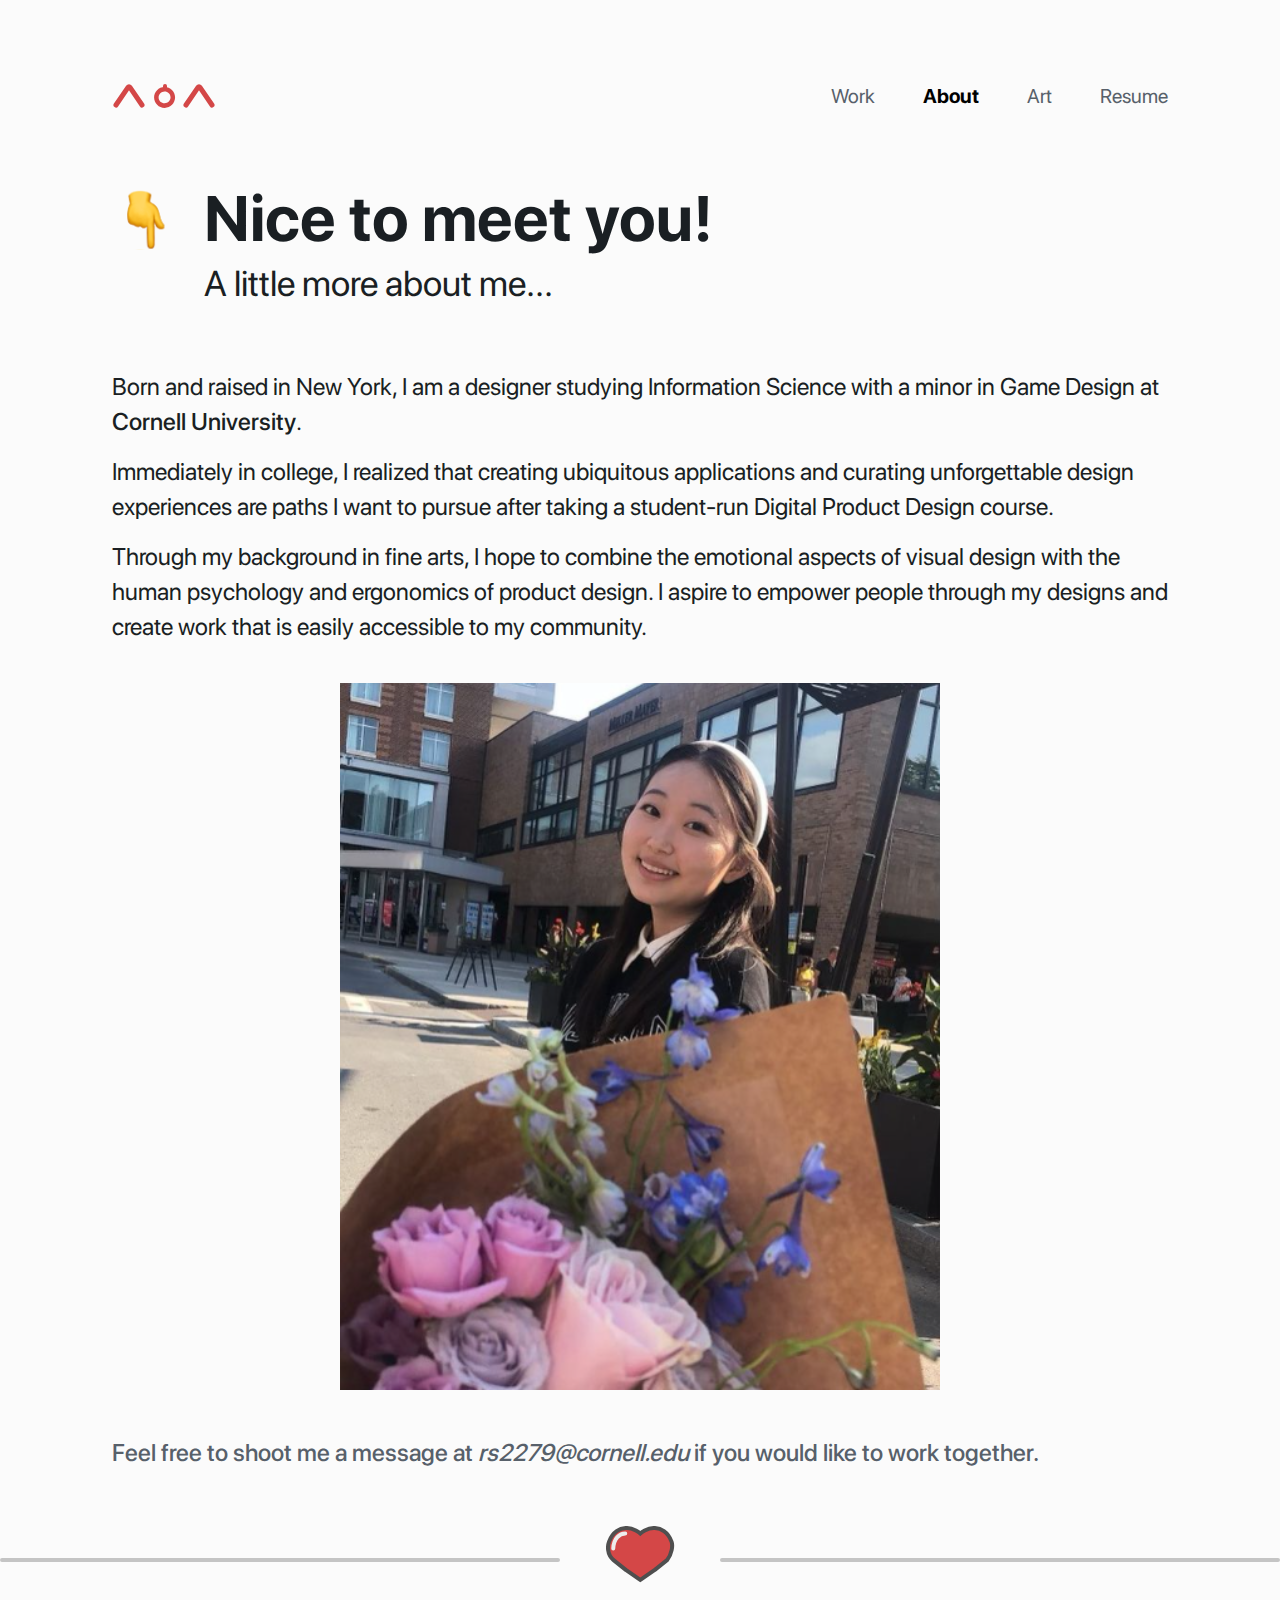
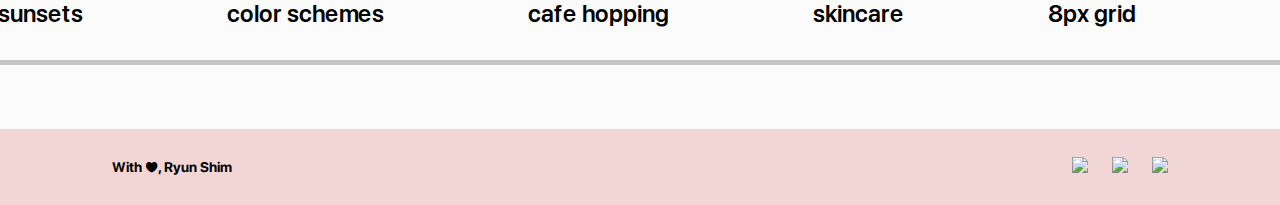
==== about/index.html @ 2f44a918 "pages" ====
<!DOCTYPE html>
<html>

<head>
  <meta http-equiv="Content-Type" content="text/html; charset=UTF-8" />
  <meta name="viewport" content="width=device-width, initial-scale=1, minimum-scale=1" />
  <title>Ryun Shim's Website</title>
  <link rel="icon" type="image/x-icon" href="/assets/fav.png">
  <link rel="stylesheet" href="/css/styles.css" />
</head>

<body>
  <div class="main">
    <div id="header">
    </div>
    <div class="body">
      <div class="header">
        <image src="/assets/point.svg" class="point" />
        <div class="right-header">
          <image src="/assets/point.svg" class="mobile-point" />
          <span class="nice-to-meet">Nice to meet you!</span>
          <span class="a-little-more">A little more about me...</span>
        </div>
      </div>
      <div class="main-desc">
        <div class="blurb">
          <div class="blurb-main">
            <div class="increased-line-height">
              Born and raised in New York, I am a designer studying
              Information Science with a minor in Game Design at
              <span class="med-text">Cornell University</span>.
            </div>
            <div class="increased-line-height">
              Immediately in college, I realized that creating ubiquitous
              applications and curating unforgettable design experiences are
              paths I want to pursue after taking a student-run Digital
              Product Design course.
            </div>
            <div class="increased-line-height">
              Through my background in fine arts, I hope to combine the
              emotional aspects of visual design with the human psychology and
              ergonomics of product design. I aspire to empower people through
              my designs and create work that is easily accessible to my
              community.
            </div>
          </div>
          <div class="mobile-imgdiv">
            <image src="/assets/ryun.svg" class="ryun" />
          </div>
          <div class="blurb-subtext">
            Feel free to shoot me a message at <a href="mailto:rs2279@cornell.edu"
              target="_blank"><i>rs2279@cornell.edu</i></a> if
            you would like to work together.
          </div>
        </div>
        <div class="imgdiv">
          <image src="/assets/ryun.svg" class="ryun" />
        </div>
      </div>
    </div>
    <div class="heart-div">
      <div class="heart-top-border">
        <div class="expanding-gray">
        </div>
        <div class="heart-section">
          <img src="/assets/heart.svg" />
        </div>
        <div class="expanding-gray">
        </div>
      </div>
      <div class="heart-words marquee">
        <div class="heart-scroller">
          <span>planning</span>
          <span>creative problem solving</span>
          <span>sound of rain</span>
          <span>working with a tech team</span>
          <span>rnb</span>
          <span>bubble tea</span>
          <span>dogs</span>
          <span>prototyping</span>
          <span>women in tech</span>
          <span>art museums</span>
          <span>sunsets</span>
          <span>color schemes</span>
          <span>cafe hopping</span>
          <span>skincare</span>
          <span>8px grid</span>
        </div>
      </div>
    </div>
    <div class="dummy-space ds-smaller"></div>
    <div id="footer">
    </div>
  </div>
  <script src="/scripts/jquery.js"></script>
  <script src="/scripts/jquery-marquee.js"></script>
  <script src="/scripts/headers.js"></script>
  <script type="text/javascript">
    $('.marquee').marquee({
      duplicated: true,
      delayBeforeStart: 0,
      duration: 20000,
      direction: "right"
    });
    enableHeader("#about");
  </script>
</body>

</html>
---- css/styles.css ----
@font-face {
  font-family: "SF Pro";
  src: url(../fonts/SF-Pro-Display-Regular.woff);
  font-weight: normal;
}

@font-face {
  font-family: "SF Pro";
  src: url(../fonts/SF-Pro-Display-Medium.woff);
  font-weight: 500;
}

@font-face {
  font-family: "SF Pro";
  src: url(../fonts/SFProDisplay-Semibold.ttf);
  font-weight: 600;
}

@font-face {
  font-family: "SF Pro";
  src: url(../fonts/SF-Pro-Display-Bold.woff);
  font-weight: bold;
}

@font-face {
  font-family: "SF Pro";
  src: url(../fonts/SF-Pro-Display-Heavy.ttf);
  font-weight: 800;
}

html,
body {
  font-family: "SF Pro";
  background-color: #fbfbfb;
  margin: 0;
  height: 100%;
  font-size: 24px;
}

a {
  text-decoration: none;
  color: inherit;
}

ol, ul, li {
  line-height: inherit;
  margin-top: 0;
  margin-bottom: 0;
}

.main {
  display: flex;
  flex-direction: column;
  min-height: 100%;
}

.body {
  margin: 0 112px;
  color: #1a1f23;
}

.nav {
  height: 122px;
  display: flex;
  flex-direction: column;
  justify-content: flex-end;
  margin: 0 112px 64px;
}

.navtabs-div {
  height: 38px;
  display: flex;
  justify-content: space-between;
}

.navtabs {
  height: 38px;
  background-color: #fbfbfb;
  display: flex;
  justify-content: space-between;
}

.navtabs>a {
  margin-left: 48px;
  font-size: 20px;
  text-decoration: none;
}

.navtabs>a:hover {
  color: #d44747;
}

.navtabs>a:first-child {
  margin-left: 0;
  font-size: 20px;
  text-decoration: none;
}

.inactive-link {
  color: #57606a;
}

.active-link {
  font-weight: bold;
}

.header {
  display: inline-block;
  display: flex;
}

.point {
  margin-right: 32px;
  width: 60px;
  height: 60px;
  margin-top: 4px;
}

.mobile-point {
  display: none;
}

.nice-to-meet {
  font-size: 64px;
  font-weight: bold;
  display: block;
  line-height: 64px;
}

.a-little-more {
  font-size: 36px;
  display: block;
  line-height: 50px;
  margin-top: 9px;
}

.main-desc {
  margin-top: 100px;
  display: flex;
  justify-content: space-between;
}

.imgdiv {
  display: inline-block;
  width: 40%;
  min-width: 420px;
  /* margin-left: 135px; */
}

.mobile-imgdiv {
  width: 100%;
  max-width: 600px;
  margin-bottom: 36px;
  align-self: center;
  display: none;
}

.ryun {
  width: 100%;
}

.blurb {
  width: 50%;
  display: flex;
  flex-direction: column;
  justify-content: space-between;
  font-size: 24px;
  min-width: 560px;
  line-height: 35px;
}

.blurb-main {}

.blurb-subtext {
  color: #57606a;
  font-weight: 500;
}

.blurb-subtext>a {
  color: inherit;
  text-decoration: none;
}

.blurb-subtext>a:hover {
  color: #d44747;
}

.dummy-space {
  flex: 1 0 124px;
}

.ds-smaller {
  flex-basis: 0;
}

.bottombar {
  margin-top: auto;
  height: 76px;
  /* background-image: url("../assets/bottom.svg"); */
  background-color: #d4474733;
  background-size: cover;
  background-repeat: no-repeat;
  display: flex;
  align-items: center;
  justify-content: space-between;
  padding: 0 112px;
  font-size: 14px;
  font-weight: 700;
}

.icons {
  display: flex;
  justify-content: space-between;
}

.icons a {
  margin-left: 24px;
}

.icons a img {
  width: 19px;
}

.icons a:first-child {
  margin-left: 0;
}

.increased-line-height {
  padding-bottom: 15px;
}

.med-text {
  font-weight: 500;
}

.red-highlight {
  background: linear-gradient(to right, #d4474733 50%, #ffffff00 50%);
  background-size: 200% 100%;
  background-position: right;
}

.transition-highlight {
  transition: all 1s ease-out;
  background-position: left;
}

@media only screen and (max-width: 1300px) {
  .main-desc {
    margin-top: 60px;
    flex-direction: column;
    align-items: center;
  }

  .imgdiv {
    margin-bottom: 40px;
  }

  .blurb {
    width: 100%;
  }

  .blurb-subtext {
    order: 1;
  }

  .imgdiv {
    display: none;
  }

  .mobile-imgdiv {
    display: inline-block;
    margin-top: 24px;
  }
}

.heart-div {
  margin: 56px 0 64px;
  display: flex;
  border: 5px none #c4c4c4;
  border-bottom-style: solid;
  flex-direction: column;
}

.heart-top-border {
  display: flex;
}

.expanding-gray {
  margin-top: 32px;
  border: 2.5px solid #c4c4c4;
  border-radius: 2.5px;
  height: 0px;
  background-color: #c4c4c4;
  flex: 1 1 0;
}

.heart-words {
  margin: 16px 0 32px;
  overflow: hidden;
}

.heart-section {
  flex: 0 0 160px;
  display: flex;
  justify-content: center;
}

.heart-scroller {
  display: flex;
  white-space: nowrap;
  transform: translate(100vw, 0);
}

.heart-scroller>span {
  margin-right: 144px;
  font-weight: 600;
}

.heart-scroller>span:hover {
  color: #d44747;
}

.ryun-red {
  color: #d44747;
}

.cornell-red {
  color: #b31b1b;
}

.medium {
  font-weight: 500;
}

.semibold {
  font-weight: 600;
}

.bold {
  font-weight: 700;
}

.upper {
  text-transform: uppercase;
}

@media only screen and (max-width: 800px) {
  .imagediv {
    min-width: 150px;
  }

  .blurb {
    min-width: 0;
  }
}

@media only screen and (max-width: 556px) {
  .body {
    margin: 0 24px;
  }

  .nav {
    height: 92px;
    margin: 0 24px;
  }

  .bottombar {
    padding: 0 24px;
  }

  .navtabs>a {
    font-size: 18px;
    margin-left: 32px;
  }

  .point {
    display: none;
  }

  .mobile-point {
    display: block;
  }

  .nice-to-meet {
    font-size: 36px;
    line-height: 38px;
    margin-top: 4px;
  }

  .a-little-more {
    font-size: 27px;
    line-height: 27px;
    margin-top: 4px;
  }

  .icons a img {
    width: 28px;
  }

  .blurb {
    font-size: 18px;
  }

  .increased-line-height {
    padding-bottom: 8px;
  }
}
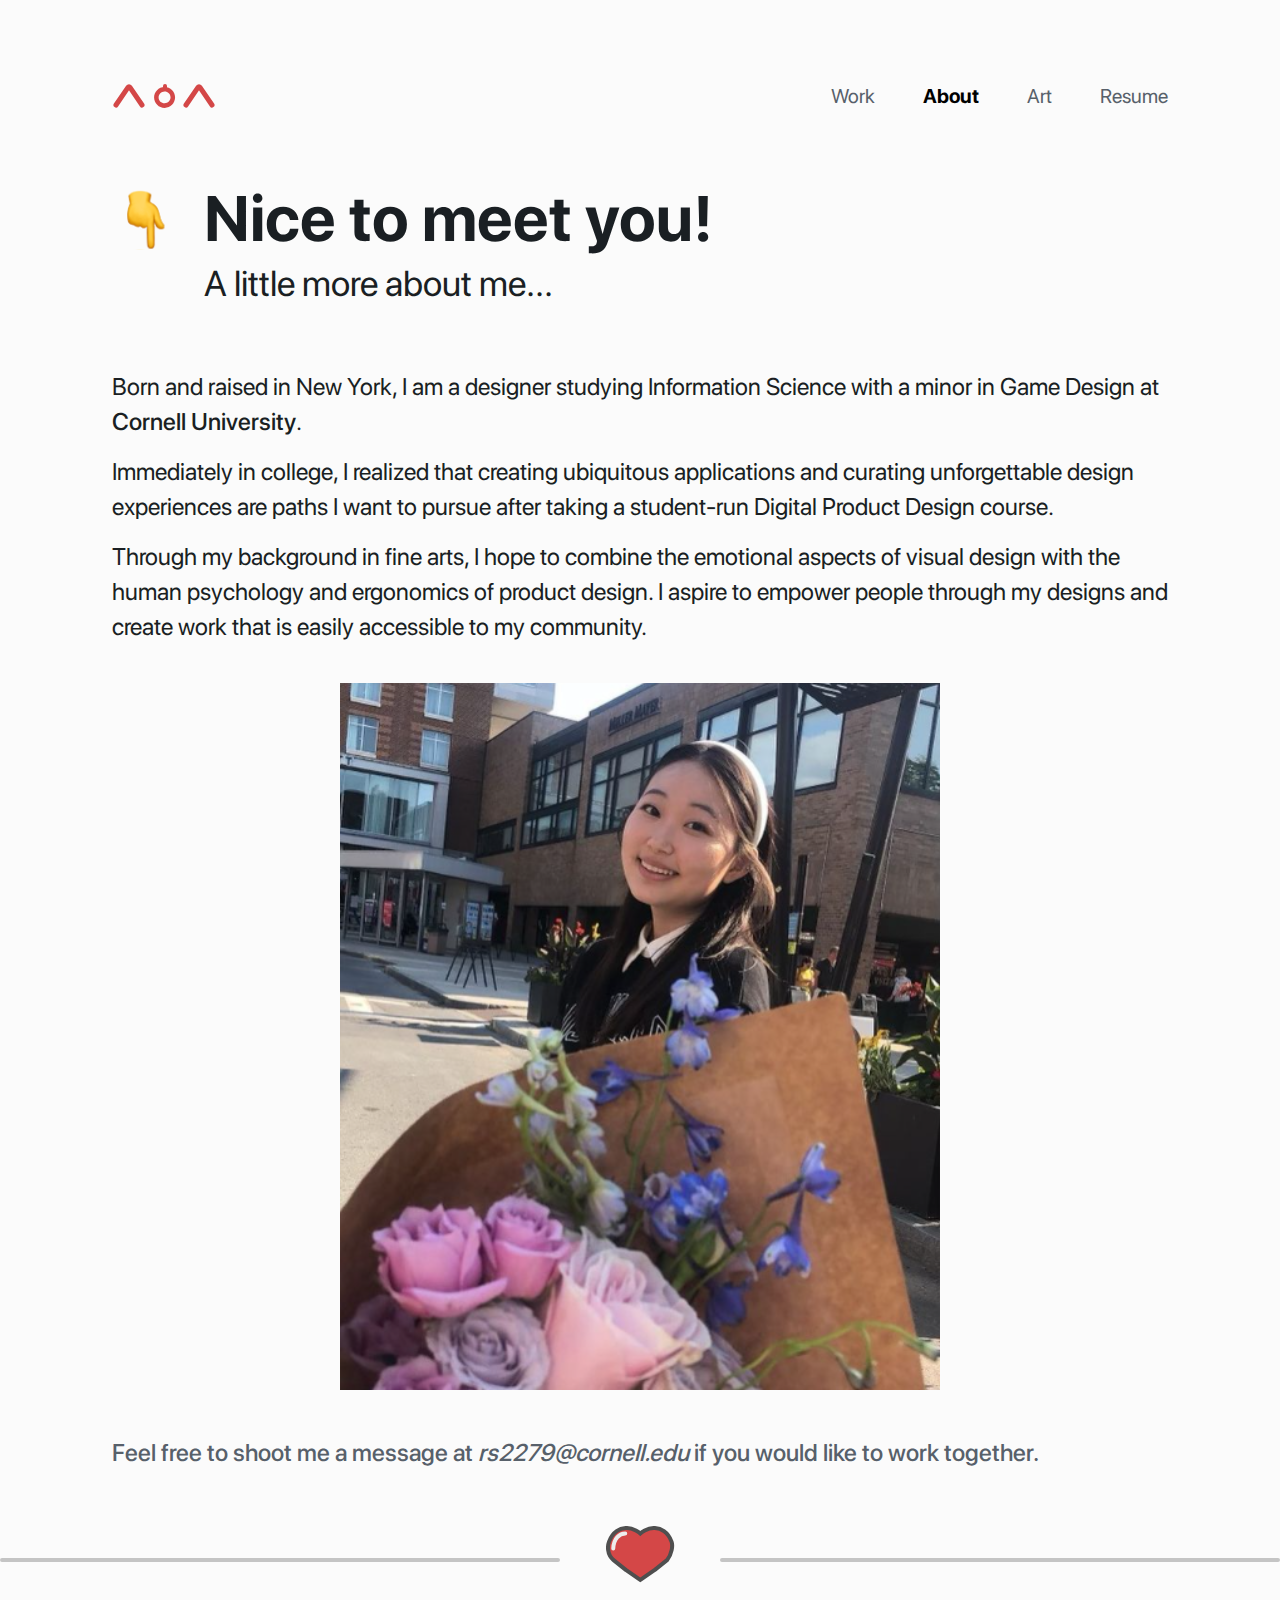
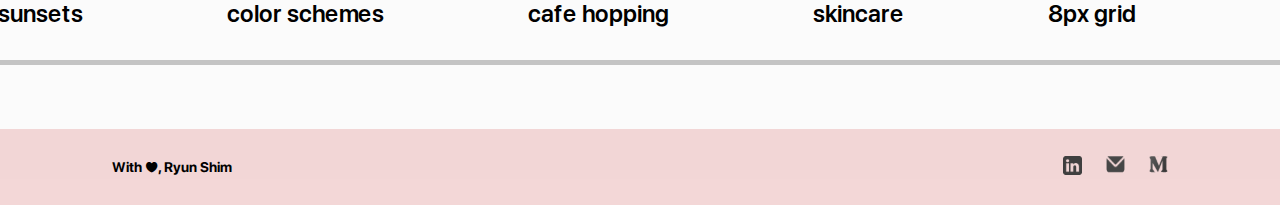
==== commit 19b00289: "marquee" ====
--- a/about/index.html
+++ b/about/index.html
@@ -98,6 +98,7 @@
   <script type="text/javascript">
     $('.marquee').marquee({
       duplicated: true,
+      gap: 0,
       delayBeforeStart: 0,
       duration: 20000,
       direction: "right"
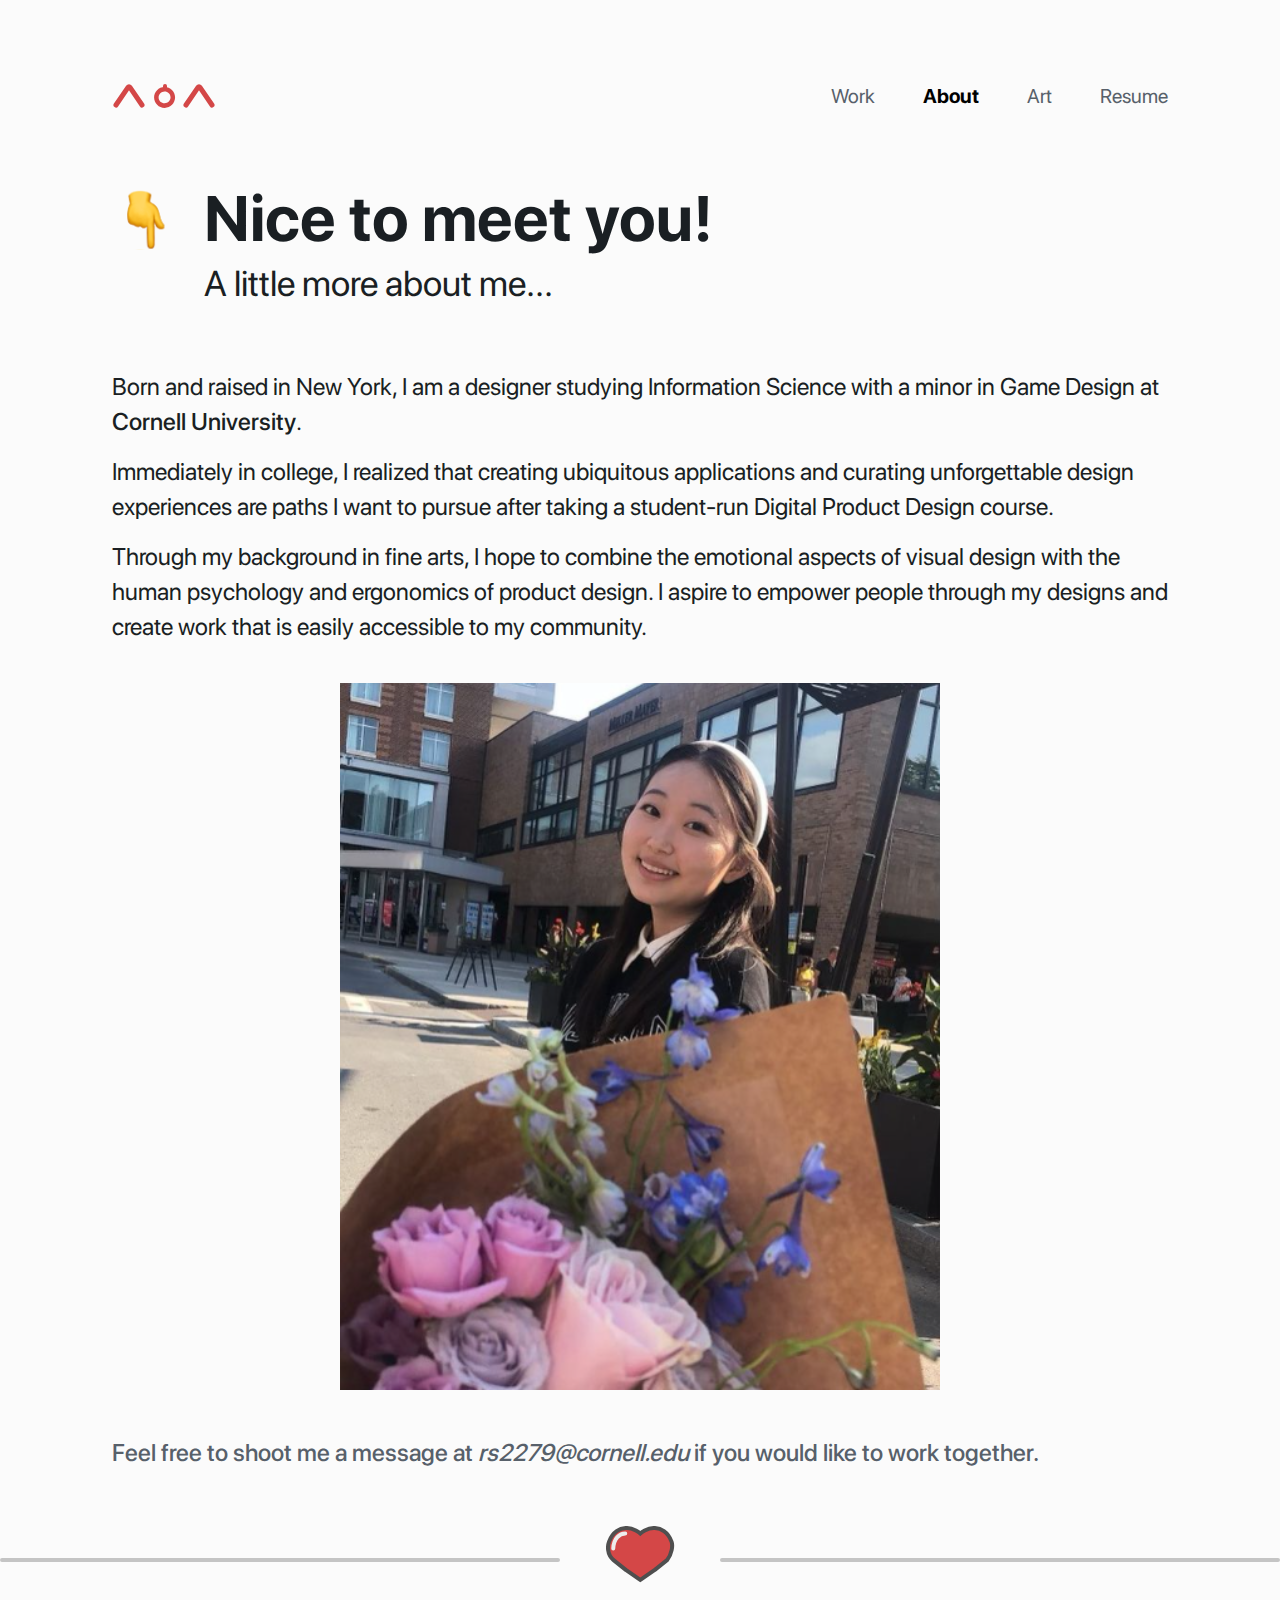
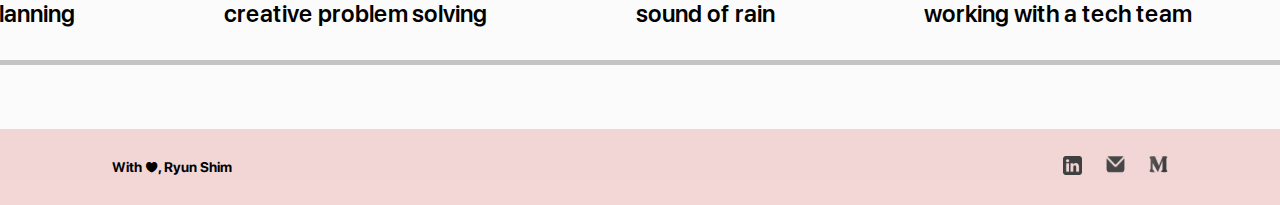
==== commit 000102e6: "marquee" ====
--- a/about/index.html
+++ b/about/index.html
@@ -68,8 +68,8 @@
         <div class="expanding-gray">
         </div>
       </div>
-      <div class="heart-words marquee">
-        <div class="heart-scroller">
+      <div class="heart-words">
+        <div class="heart-scroller marquee">
           <span>planning</span>
           <span>creative problem solving</span>
           <span>sound of rain</span>
@@ -81,6 +81,7 @@
           <span>women in tech</span>
           <span>art museums</span>
           <span>sunsets</span>
+          <span>arcades</span>
           <span>color schemes</span>
           <span>cafe hopping</span>
           <span>skincare</span>
@@ -100,8 +101,9 @@
       duplicated: true,
       gap: 0,
       delayBeforeStart: 0,
-      duration: 20000,
-      direction: "right"
+      speed: 100,
+      direction: "right",
+      startVisible: true,
     });
     enableHeader("#about");
   </script>
--- a/css/styles.css
+++ b/css/styles.css
@@ -306,17 +306,15 @@
 }
 
 .heart-scroller {
-  display: flex;
-  white-space: nowrap;
-  transform: translate(100vw, 0);
-}
-
-.heart-scroller>span {
+  /* transform: translate(100vw, 0); */
+}
+
+.heart-scroller span {
+  font-weight: 600;
   margin-right: 144px;
-  font-weight: 600;
-}
-
-.heart-scroller>span:hover {
+}
+
+.heart-scroller span:hover {
   color: #d44747;
 }
 
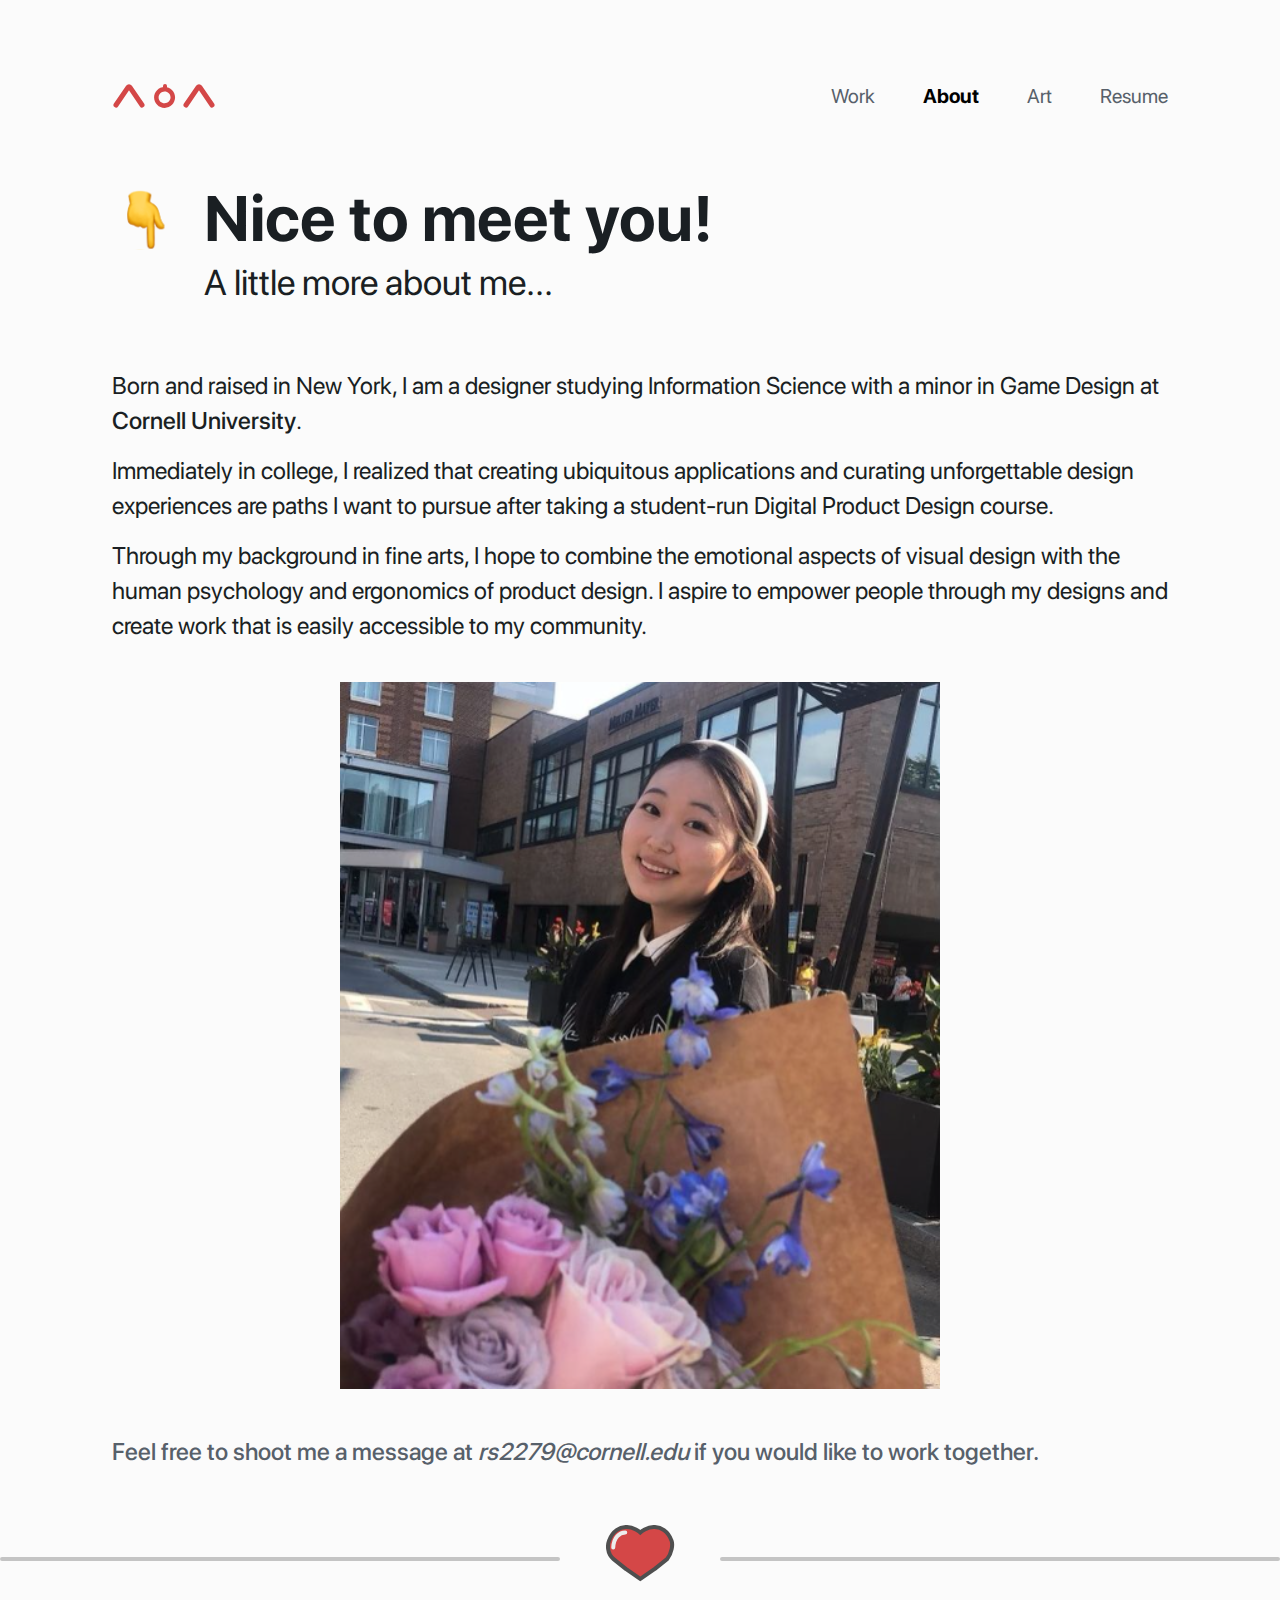
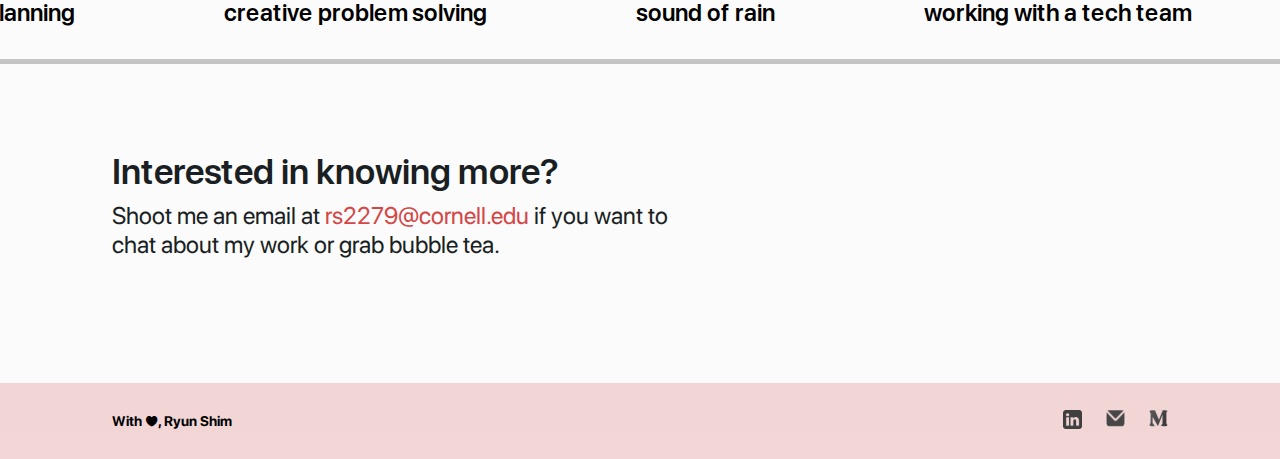
==== commit df3f0585: "hecarion" ====
--- a/about/index.html
+++ b/about/index.html
@@ -89,7 +89,18 @@
         </div>
       </div>
     </div>
-    <div class="dummy-space ds-smaller"></div>
+    <div class="body">
+      <div class="more">
+        Interested in knowing more?
+      </div>
+      <div>
+        Shoot me an email at <a href="mailto:rs2279@cornell.edu" class="ryun-red">rs2279@cornell.edu</a> if you want to
+        <br class="hidemobile" />
+        chat about my work or
+        grab bubble tea.
+      </div>
+    </div>
+    <div class="dummy-space"></div>
     <div id="footer">
     </div>
   </div>
@@ -101,7 +112,7 @@
       duplicated: true,
       gap: 0,
       delayBeforeStart: 0,
-      speed: 100,
+      speed: screen.width >= 556 ? 100 : 50,
       direction: "right",
       startVisible: true,
     });
--- a/css/styles.css
+++ b/css/styles.css
@@ -35,6 +35,7 @@
   margin: 0;
   height: 100%;
   font-size: 24px;
+  scroll-behavior: smooth;
 }
 
 a {
@@ -131,7 +132,7 @@
   font-size: 36px;
   display: block;
   line-height: 50px;
-  margin-top: 9px;
+  margin-top: 8px;
 }
 
 .main-desc {
@@ -240,7 +241,7 @@
 }
 
 .transition-highlight {
-  transition: all 1s ease-out;
+  transition: all 0.7s ease-in-out;
   background-position: left;
 }
 
@@ -274,7 +275,7 @@
 }
 
 .heart-div {
-  margin: 56px 0 64px;
+  margin: 56px 0 0;
   display: flex;
   border: 5px none #c4c4c4;
   border-bottom-style: solid;
@@ -342,6 +343,12 @@
   text-transform: uppercase;
 }
 
+.more {
+  font-size: 36px;
+  font-weight: 600;
+  margin: 86px 0 8px;
+}
+
 @media only screen and (max-width: 800px) {
   .imagediv {
     min-width: 150px;
@@ -353,8 +360,22 @@
 }
 
 @media only screen and (max-width: 556px) {
+
+  .hidemobile {
+    display: none;
+  }
+
+  .heart-scroller span {
+    font-size: 18px;
+  }
+
   .body {
     margin: 0 24px;
+    font-size: 18px;
+  }
+
+  .more {
+    font-size: 24px;
   }
 
   .nav {
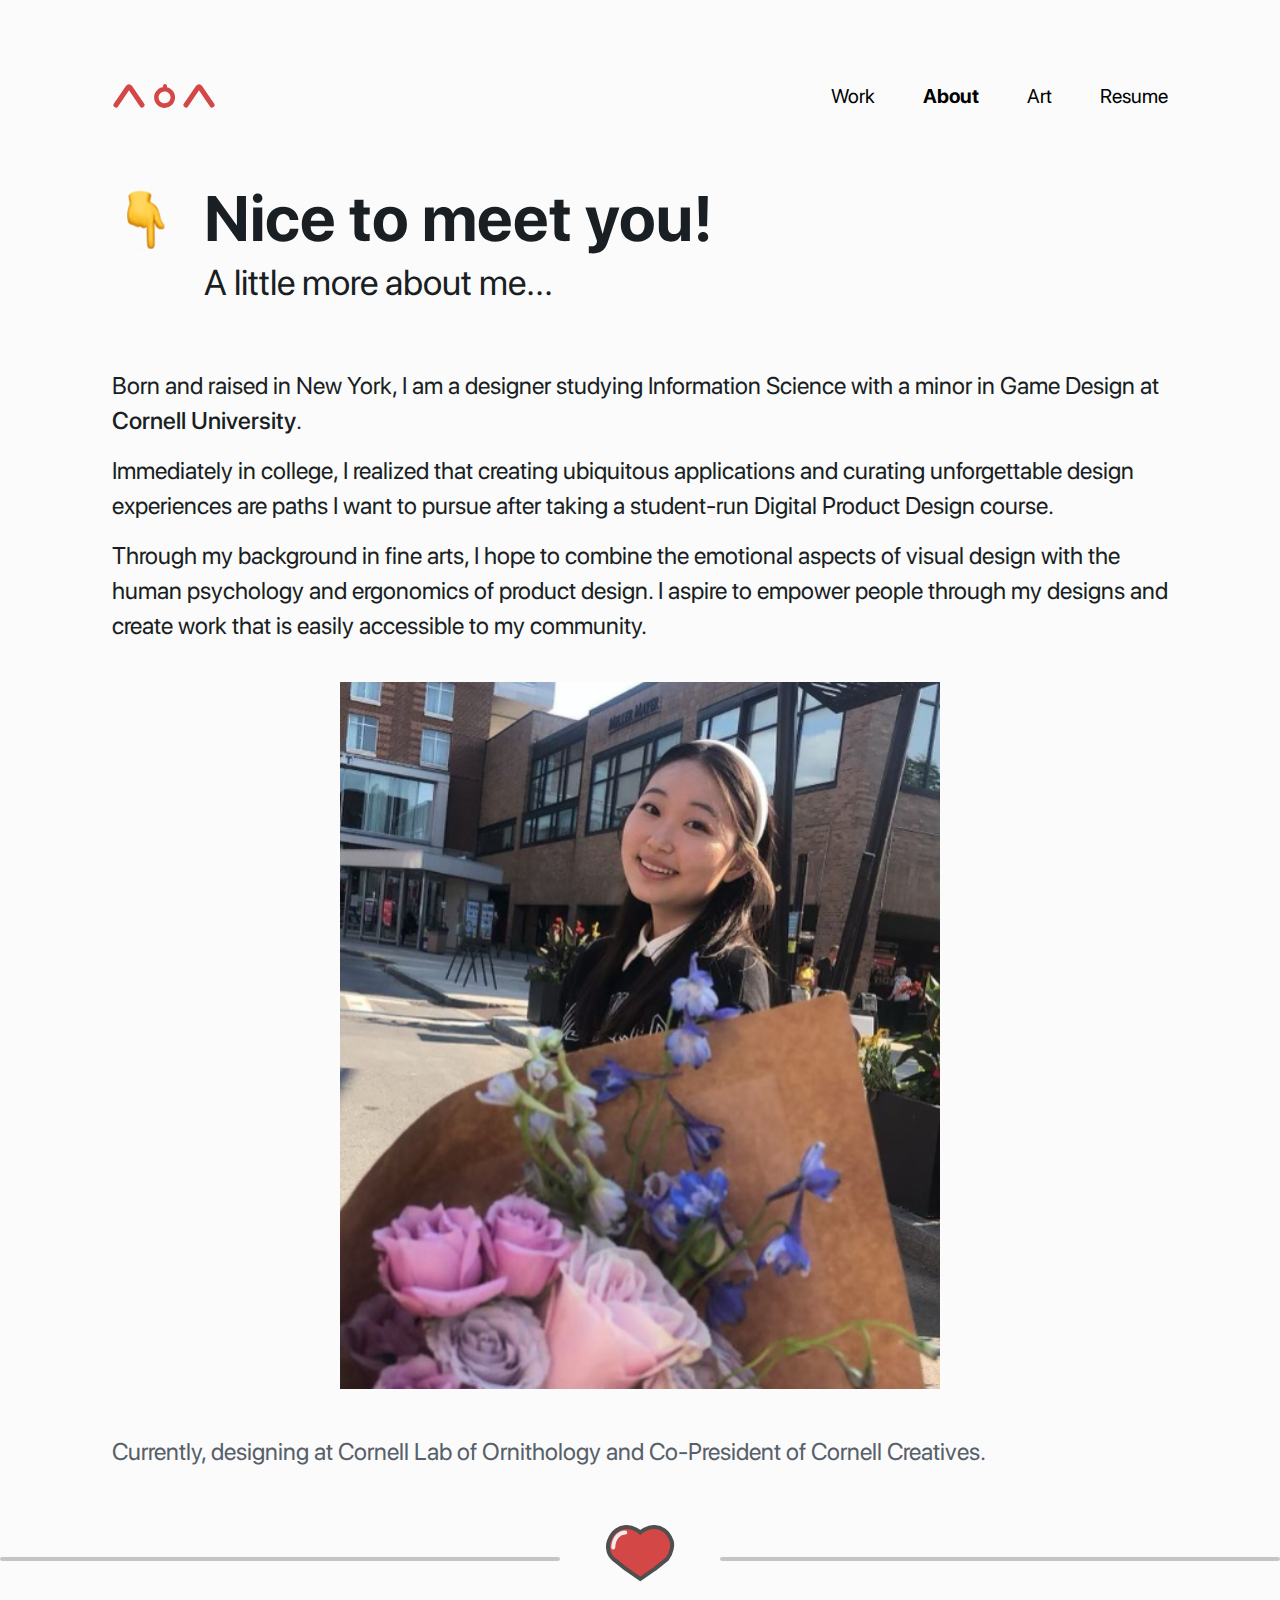
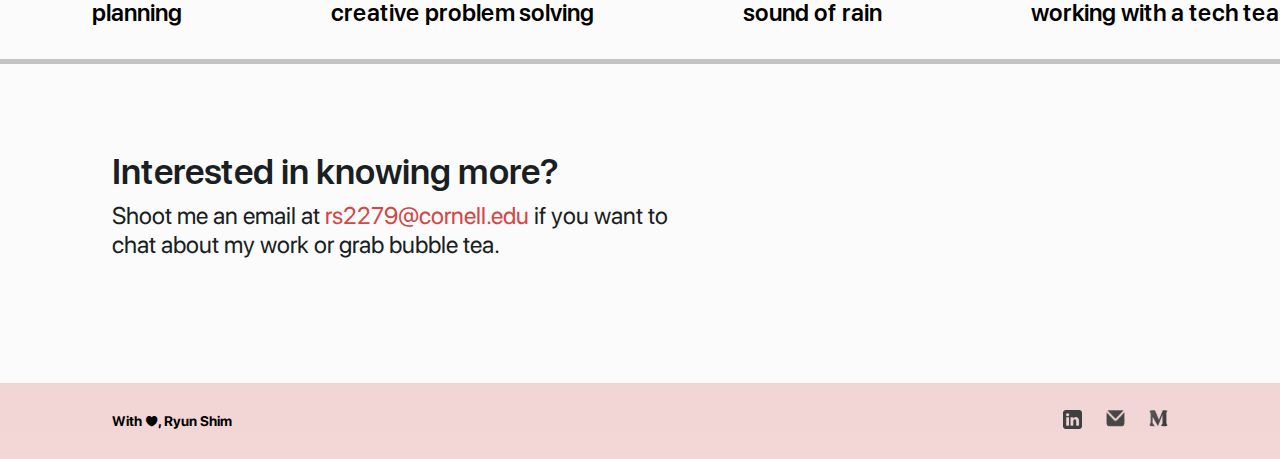
==== commit fbf1a88a: "fix" ====
--- a/about/index.html
+++ b/about/index.html
@@ -26,31 +26,24 @@
         <div class="blurb">
           <div class="blurb-main">
             <div class="increased-line-height">
-              Born and raised in New York, I am a designer studying
-              Information Science with a minor in Game Design at
+              Born and raised in New York, I am a designer studying Information Science with a minor in Game Design at
               <span class="med-text">Cornell University</span>.
             </div>
             <div class="increased-line-height">
-              Immediately in college, I realized that creating ubiquitous
-              applications and curating unforgettable design experiences are
-              paths I want to pursue after taking a student-run Digital
-              Product Design course.
+              Immediately in college, I realized that creating ubiquitous applications and curating unforgettable design
+              experiences are paths I want to pursue after taking a student-run Digital Product Design course.
             </div>
             <div class="increased-line-height">
-              Through my background in fine arts, I hope to combine the
-              emotional aspects of visual design with the human psychology and
-              ergonomics of product design. I aspire to empower people through
-              my designs and create work that is easily accessible to my
-              community.
+              Through my background in fine arts, I hope to combine the emotional aspects of visual design with the
+              human psychology and ergonomics of product design. I aspire to empower people through my designs and
+              create work that is easily accessible to my community.
             </div>
           </div>
           <div class="mobile-imgdiv">
             <image src="/assets/ryun.svg" class="ryun" />
           </div>
           <div class="blurb-subtext">
-            Feel free to shoot me a message at <a href="mailto:rs2279@cornell.edu"
-              target="_blank"><i>rs2279@cornell.edu</i></a> if
-            you would like to work together.
+            Currently, designing at Cornell Lab of Ornithology and Co-President of Cornell Creatives.
           </div>
         </div>
         <div class="imgdiv">
--- a/css/styles.css
+++ b/css/styles.css
@@ -43,6 +43,10 @@
   color: inherit;
 }
 
+.mynav a {
+  color: inherit;
+}
+
 ol, ul, li {
   line-height: inherit;
   margin-top: 0;
@@ -60,7 +64,7 @@
   color: #1a1f23;
 }
 
-.nav {
+.mynav {
   height: 122px;
   display: flex;
   flex-direction: column;
@@ -76,7 +80,7 @@
 
 .navtabs {
   height: 38px;
-  background-color: #fbfbfb;
+  background-color: transparent;
   display: flex;
   justify-content: space-between;
 }
@@ -173,8 +177,7 @@
 .blurb-main {}
 
 .blurb-subtext {
-  color: #57606a;
-  font-weight: 500;
+  color: #57606A;
 }
 
 .blurb-subtext>a {
@@ -378,7 +381,7 @@
     font-size: 24px;
   }
 
-  .nav {
+  .mynav {
     height: 92px;
     margin: 0 24px;
   }
@@ -423,4 +426,32 @@
   .increased-line-height {
     padding-bottom: 8px;
   }
+}
+
+.carousel-wrapper {
+  box-shadow: 0px 4px 4px rgba(0, 0, 0, 0.25);
+}
+
+.carousel-next-icon {
+  background-image: url("/assets/hecarion/nxt.svg") !important;
+}
+
+.carousel-prev-icon {
+  background-image: url("../assets/hecarion/prev.svg") !important;
+
+}
+
+.carousel-wrapper span {
+  height: 40px !important;
+  width: 40px !important;
+}
+
+
+.carousel-indicators li {
+  background-color: #d4474733 !important;
+  height: 6px !important;
+}
+
+.carousel-indicators .active {
+  background-color: #d44747 !important;
 }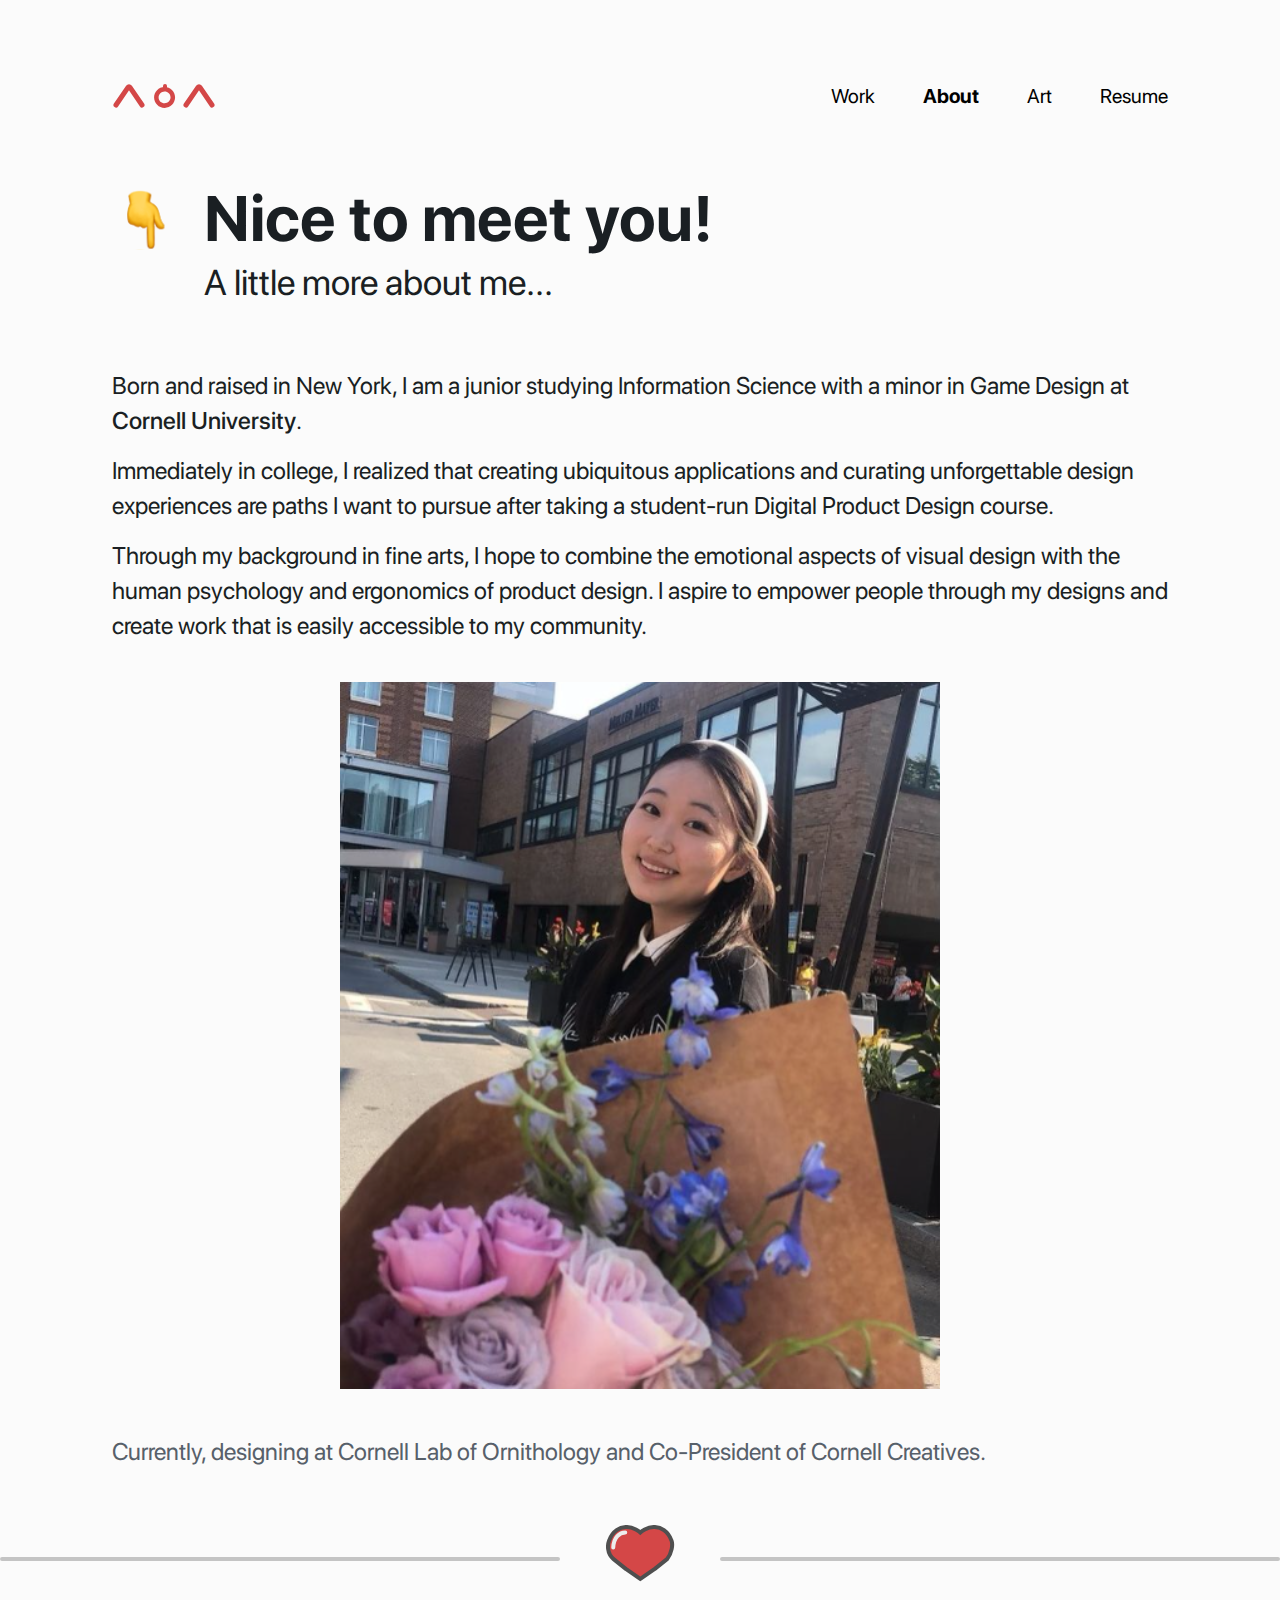
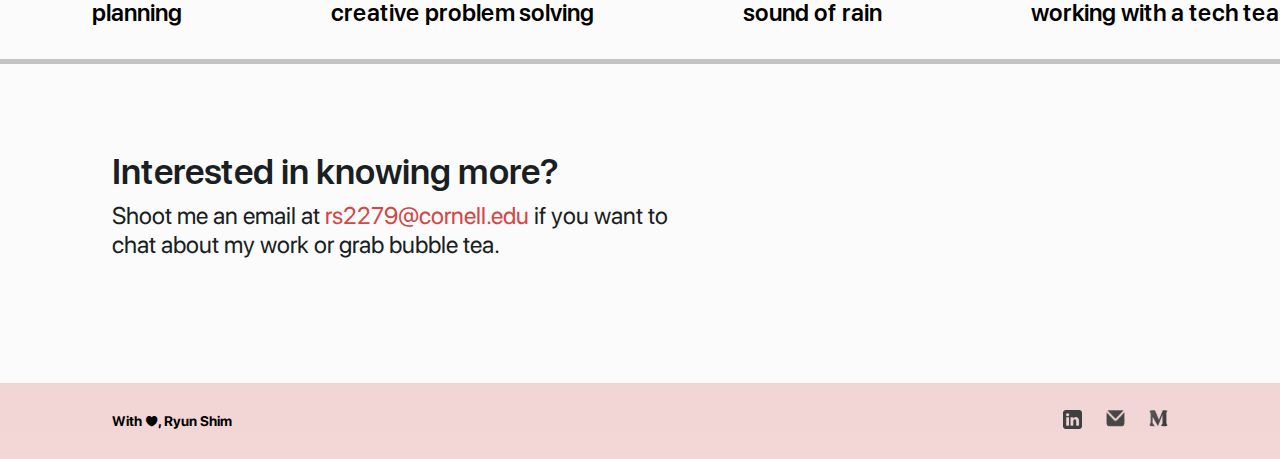
==== commit f5fea11c: "Update index.html" ====
--- a/about/index.html
+++ b/about/index.html
@@ -26,7 +26,7 @@
         <div class="blurb">
           <div class="blurb-main">
             <div class="increased-line-height">
-              Born and raised in New York, I am a designer studying Information Science with a minor in Game Design at
+              Born and raised in New York, I am a junior studying Information Science with a minor in Game Design at
               <span class="med-text">Cornell University</span>.
             </div>
             <div class="increased-line-height">
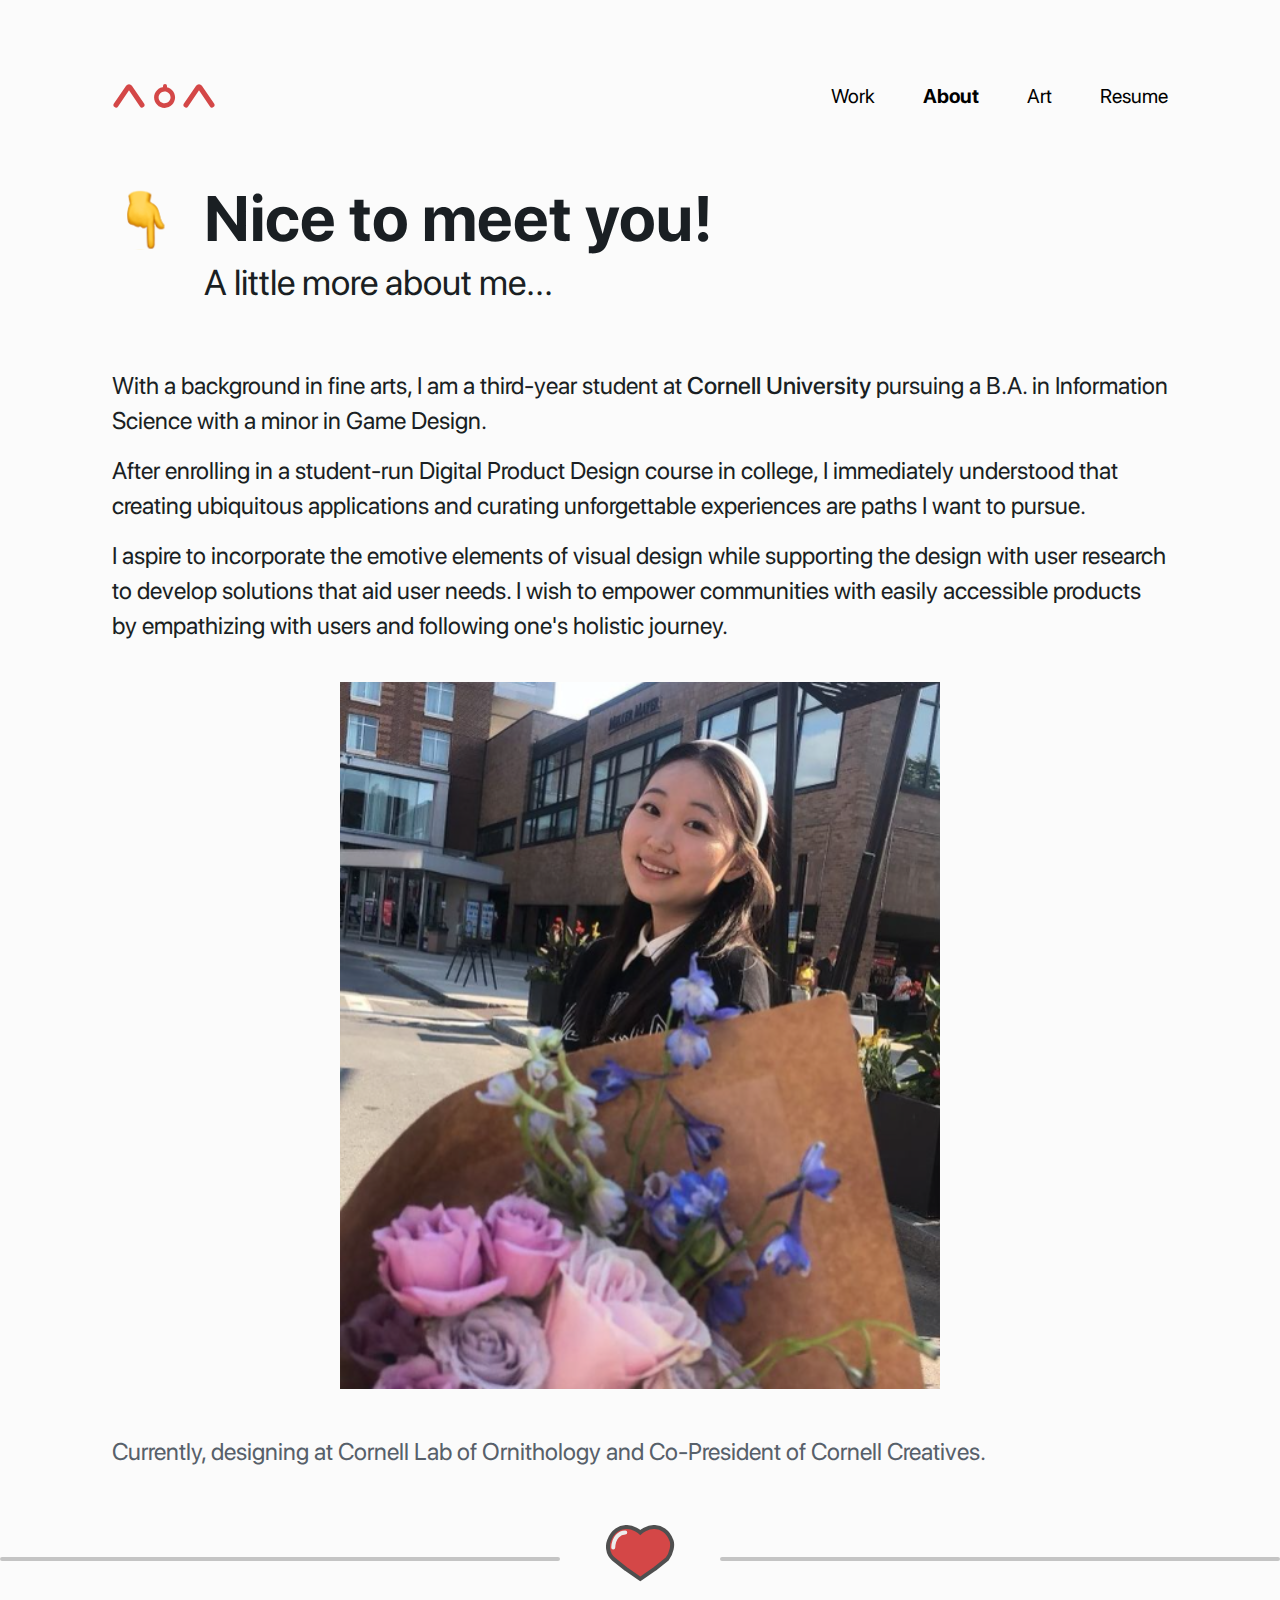
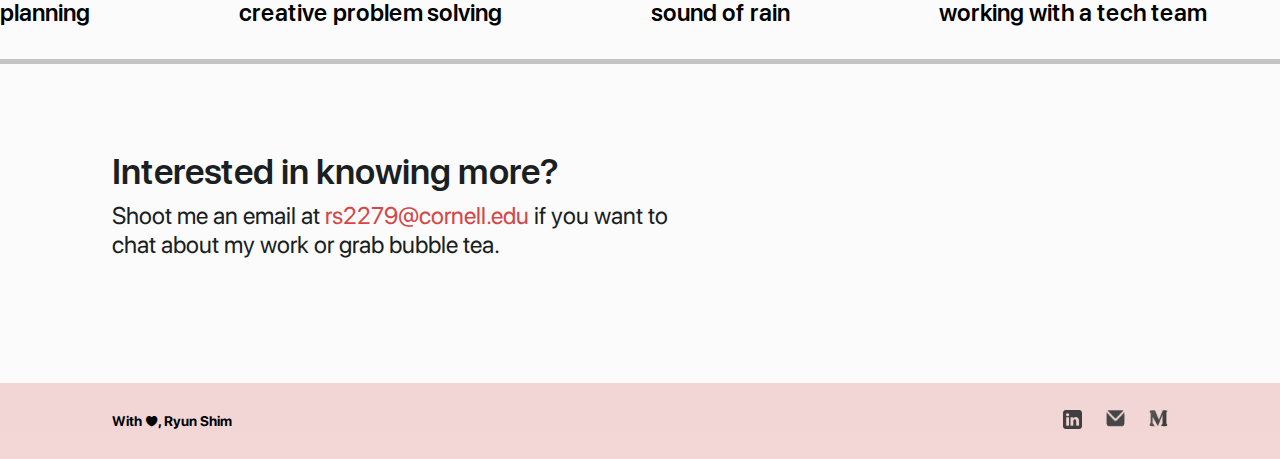
==== commit 5b093031: "help" ====
--- a/about/index.html
+++ b/about/index.html
@@ -26,17 +26,13 @@
         <div class="blurb">
           <div class="blurb-main">
             <div class="increased-line-height">
-              Born and raised in New York, I am a junior studying Information Science with a minor in Game Design at
-              <span class="med-text">Cornell University</span>.
+              With a background in fine arts, I am a third-year student at <span class="med-text">Cornell University</span> pursuing a B.A. in Information Science with a minor in Game Design.
             </div>
             <div class="increased-line-height">
-              Immediately in college, I realized that creating ubiquitous applications and curating unforgettable design
-              experiences are paths I want to pursue after taking a student-run Digital Product Design course.
+              After enrolling in a student-run Digital Product Design course in college, I immediately understood that creating ubiquitous applications and curating unforgettable experiences are paths I want to pursue. 
             </div>
             <div class="increased-line-height">
-              Through my background in fine arts, I hope to combine the emotional aspects of visual design with the
-              human psychology and ergonomics of product design. I aspire to empower people through my designs and
-              create work that is easily accessible to my community.
+              I aspire to incorporate the emotive elements of visual design while supporting the design with user research to develop solutions that aid user needs. I wish to empower communities with easily accessible products by empathizing with users and following one's holistic journey.
             </div>
           </div>
           <div class="mobile-imgdiv">
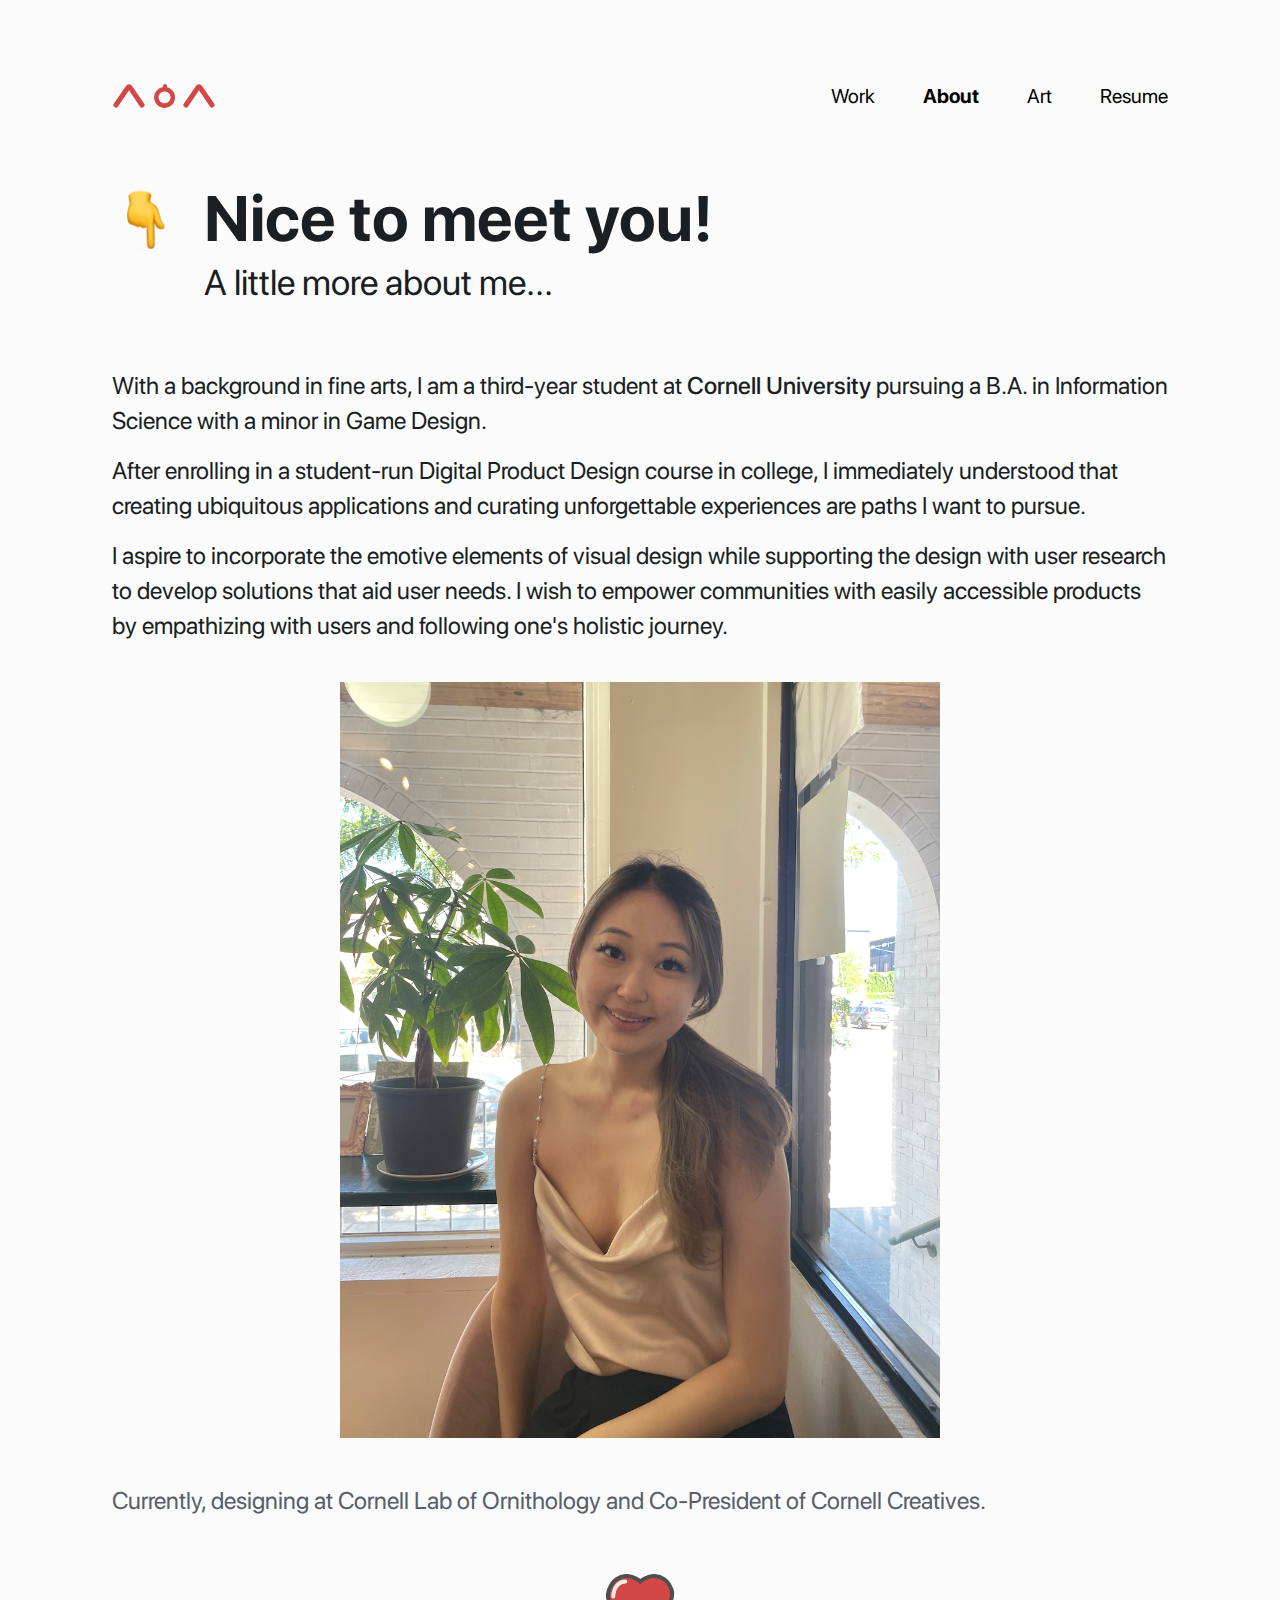
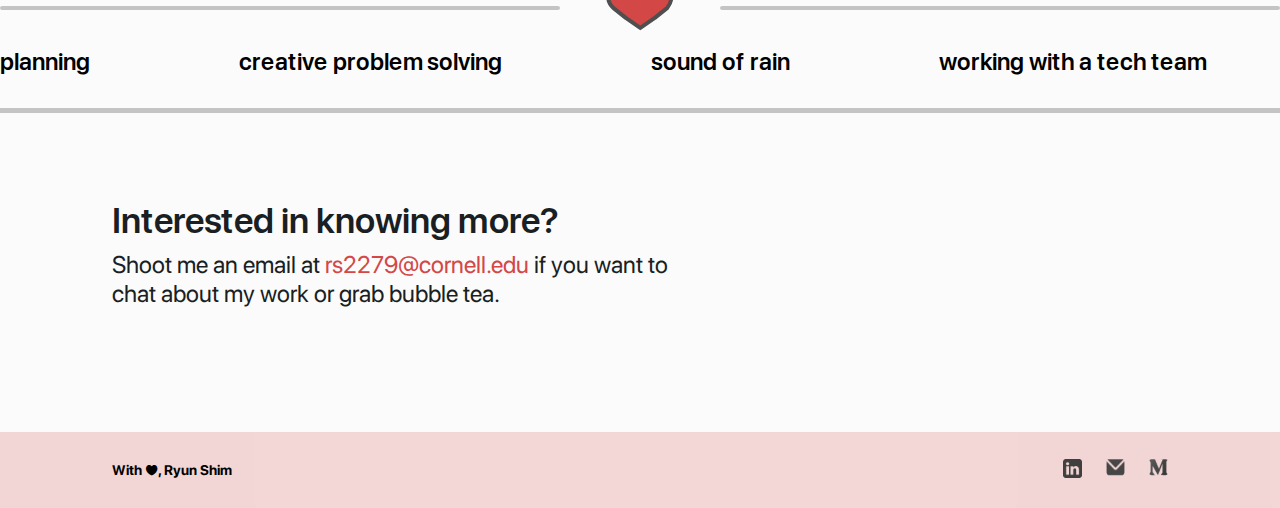
==== commit fb4c6433: "picture" ====
--- a/about/index.html
+++ b/about/index.html
@@ -33,10 +33,11 @@
             </div>
             <div class="increased-line-height">
               I aspire to incorporate the emotive elements of visual design while supporting the design with user research to develop solutions that aid user needs. I wish to empower communities with easily accessible products by empathizing with users and following one's holistic journey.
+
             </div>
           </div>
           <div class="mobile-imgdiv">
-            <image src="/assets/ryun.svg" class="ryun" />
+            <image src="/assets/ryunpicture.png" class="ryun" />
           </div>
           <div class="blurb-subtext">
             Currently, designing at Cornell Lab of Ornithology and Co-President of Cornell Creatives.
